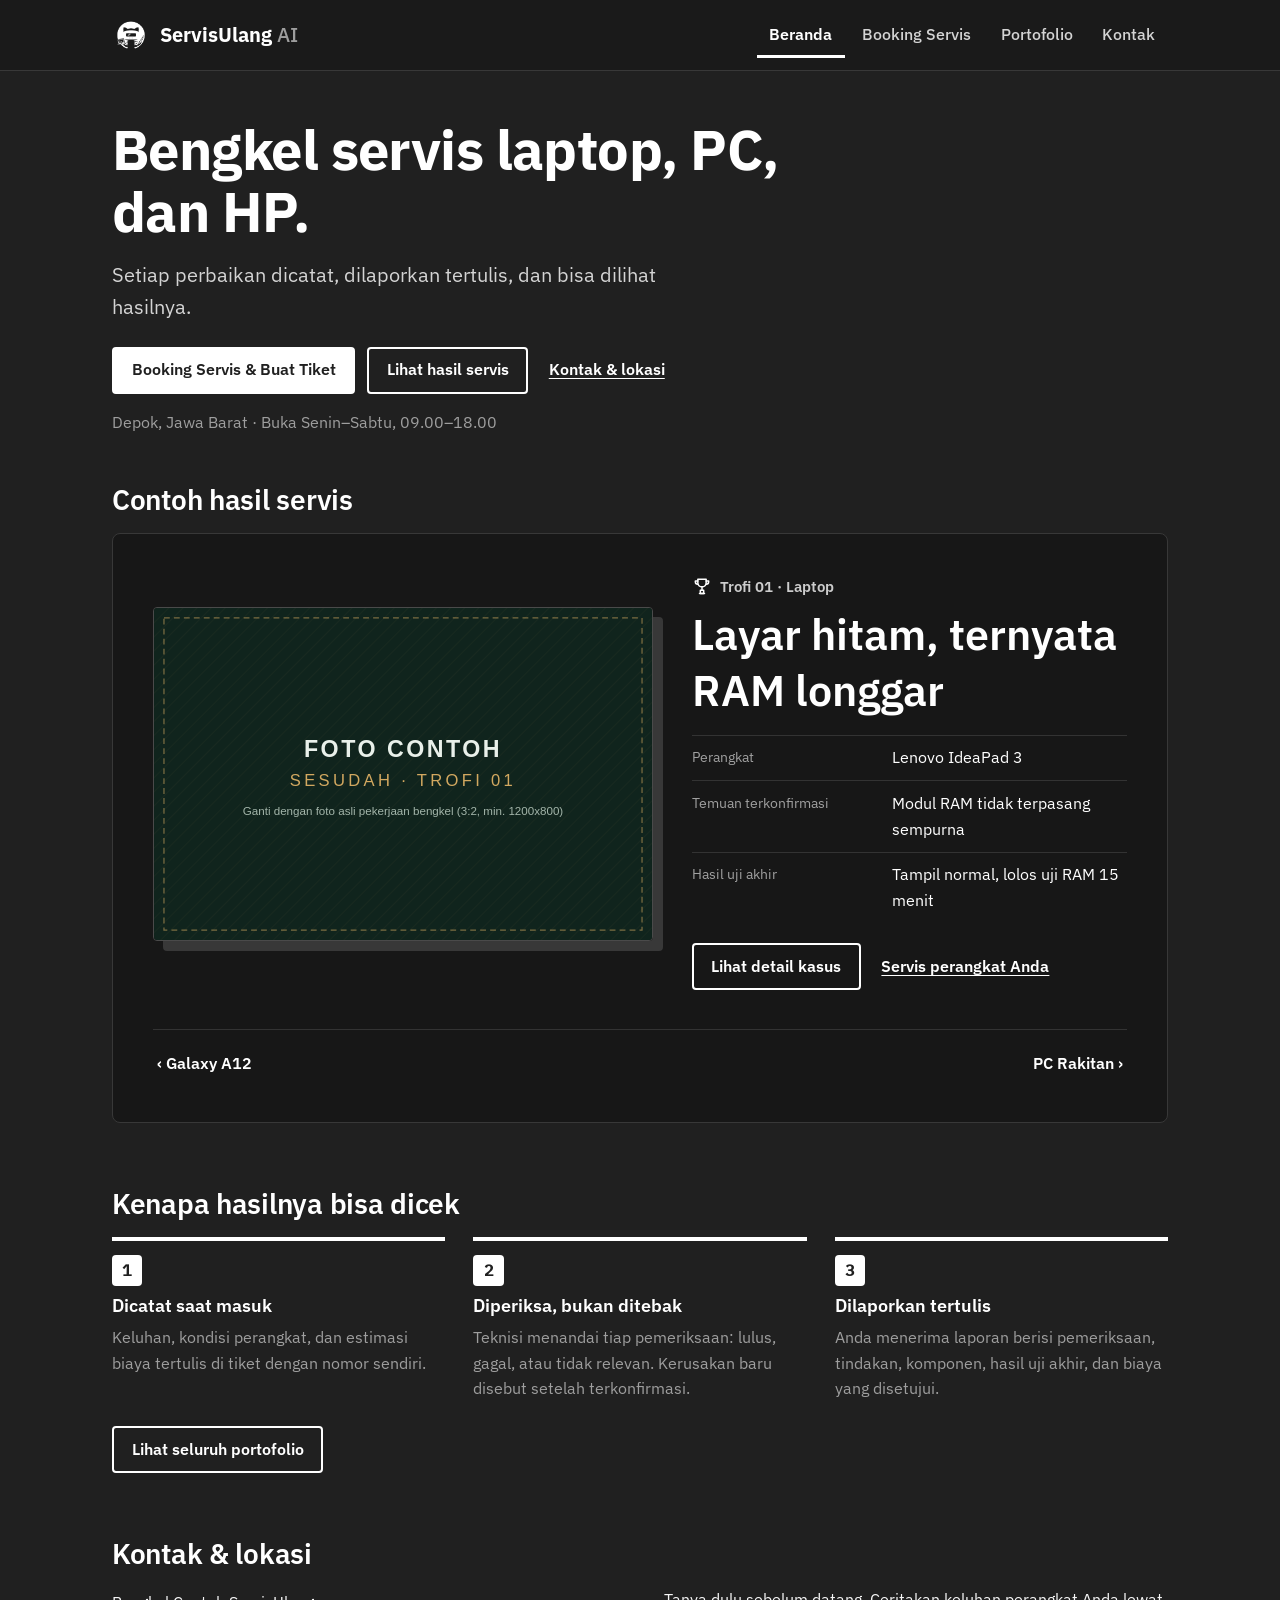
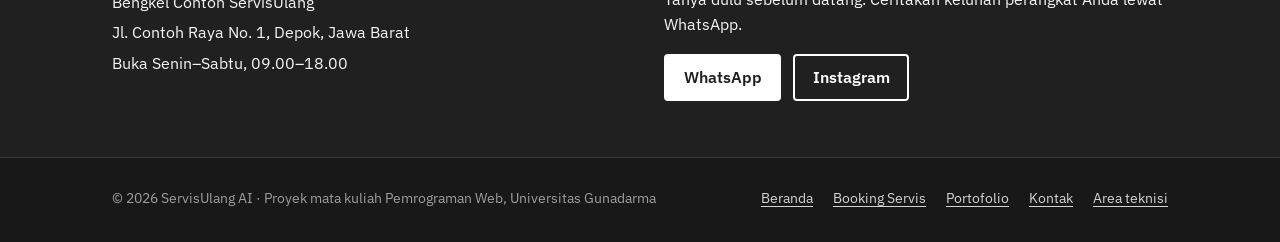
==== web-statis/index.html @ 3f54a9a7 "feat: inisialisasi arsitektur pure HTML5 & CSS3 modular" ====
<!DOCTYPE html>
<html lang="id">

<head>
  <meta charset="utf-8">
  <meta name="viewport" content="width=device-width, initial-scale=1">
  <title>Beranda — ServisUlang AI</title>
  <meta name="description"
    content="Bengkel servis laptop, PC, dan HP. Setiap perbaikan dicatat, dilaporkan tertulis, dan bisa dilihat hasilnya.">
  <link rel="icon" type="image/png" href="img/logo.png">
  <meta name="theme-color" content="#202020">
  <meta property="og:site_name" content="ServisUlang AI">
  <meta property="og:type" content="website">
  <meta property="og:title" content="Beranda — ServisUlang AI">
  <meta property="og:description" content="Bengkel servis laptop, PC, dan HP. Setiap perbaikan dicatat, dilaporkan tertulis, dan bisa dilihat hasilnya.">
  <meta property="og:image" content="img/logo.png">
  <link rel="stylesheet" href="css/style.css">
</head>

<body class="public">
  <a class="skip" href="#utama">Lewati ke konten utama</a>
  <header class="site-header">
    <div class="wrap site-header-inner">
      <a class="brand" href="index.html"><img class="brand-logo" src="img/logo.png" alt="" width="38" height="38"> <span
          class="brand-name">ServisUlang <span class="brand-ai">AI</span></span></a>
      <nav aria-label="Navigasi utama">
        <ul>
          <li><a href="index.html" aria-current="page">Beranda</a></li>
          <li><a href="booking.html">Booking Servis</a></li>
          <li><a href="portofolio.html">Portofolio</a></li>
          <li><a href="kontak.html">Kontak</a></li>
        </ul>
      </nav>
    </div>
  </header>

  <main id="utama" class="wrap">
    <section class="hero" aria-labelledby="h-hero">
      <h1 id="h-hero">Bengkel servis laptop, PC, dan HP.</h1>
      <p class="lead">Setiap perbaikan dicatat, dilaporkan tertulis, dan bisa dilihat hasilnya.</p>
      <p class="actions">
        <a class="btn btn-solid" href="booking.html">Booking Servis &amp; Buat Tiket</a>
        <a class="btn btn-outline" href="portofolio.html">Lihat hasil servis</a>
        <a class="btn btn-link" href="kontak.html">Kontak &amp; lokasi</a>
      </p>
      <p class="hero-meta">Depok, Jawa Barat · Buka Senin–Sabtu, 09.00–18.00</p>
    </section>

    <!-- Trofi unggulan. Data & foto di bawah adalah CONTOH; ganti dengan pekerjaan asli bengkel. -->
    <section class="section showcase" aria-labelledby="h-contoh">
      <h2 id="h-contoh">Contoh hasil servis</h2>
      <div class="trofi-hero">
        <div class="slides">

          <article class="slide" id="t1">
            <figure class="slide-photo">
              <img src="img/portofolio/trofi-01-sesudah.svg" width="1200" height="800"
                alt="Foto laptop Lenovo IdeaPad 3 setelah diperbaiki (foto contoh)">
            </figure>
            <div class="slide-body">
              <p class="kicker"><img class="icon" src="img/trofi.svg" width="20" height="20" alt=""> Trofi 01 · Laptop
              </p>
              <h3>Layar hitam, ternyata RAM longgar</h3>
              <dl class="facts">
                <div>
                  <dt>Perangkat</dt>
                  <dd>Lenovo IdeaPad 3</dd>
                </div>
                <div>
                  <dt>Temuan terkonfirmasi</dt>
                  <dd>Modul RAM tidak terpasang sempurna</dd>
                </div>
                <div>
                  <dt>Hasil uji akhir</dt>
                  <dd>Tampil normal, lolos uji RAM 15 menit</dd>
                </div>
              </dl>
              <p class="actions">
                <a class="btn btn-outline" href="portofolio.html#trofi-01">Lihat detail kasus</a>
                <a class="btn btn-link" href="booking.html">Servis perangkat Anda</a>
              </p>
            </div>
            <nav class="slide-nav" aria-label="Pindah dari trofi 01">
              <a href="#t3" rel="prev"><span aria-hidden="true">‹</span> Galaxy A12</a>
              <a href="#t2" rel="next">PC Rakitan <span aria-hidden="true">›</span></a>
            </nav>
          </article>

          <article class="slide" id="t2">
            <figure class="slide-photo">
              <img src="img/portofolio/trofi-04-sesudah.svg" width="1200" height="800"
                alt="Foto PC rakitan setelah diperbaiki (foto contoh)">
            </figure>
            <div class="slide-body">
              <p class="kicker"><img class="icon" src="img/trofi.svg" width="20" height="20" alt=""> Trofi 04 · PC</p>
              <h3>Restart sendiri saat main game</h3>
              <dl class="facts">
                <div>
                  <dt>Perangkat</dt>
                  <dd>PC rakitan Ryzen 5 3600</dd>
                </div>
                <div>
                  <dt>Temuan terkonfirmasi</dt>
                  <dd>PSU lama tidak stabil saat beban tinggi</dd>
                </div>
                <div>
                  <dt>Hasil uji akhir</dt>
                  <dd>Stabil 30 menit stress test tanpa restart</dd>
                </div>
              </dl>
              <p class="actions">
                <a class="btn btn-outline" href="portofolio.html#trofi-04">Lihat detail kasus</a>
                <a class="btn btn-link" href="booking.html">Servis perangkat Anda</a>
              </p>
            </div>
            <nav class="slide-nav" aria-label="Pindah dari trofi 04">
              <a href="#t1" rel="prev"><span aria-hidden="true">‹</span> IdeaPad 3</a>
              <a href="#t3" rel="next">Galaxy A12 <span aria-hidden="true">›</span></a>
            </nav>
          </article>

          <article class="slide" id="t3">
            <figure class="slide-photo">
              <img src="img/portofolio/trofi-05-sesudah.svg" width="1200" height="800"
                alt="Foto Samsung Galaxy A12 setelah ganti layar (foto contoh)">
            </figure>
            <div class="slide-body">
              <p class="kicker"><img class="icon" src="img/trofi.svg" width="20" height="20" alt=""> Trofi 05 · HP</p>
              <h3>Layar retak dan sentuhan mati</h3>
              <dl class="facts">
                <div>
                  <dt>Perangkat</dt>
                  <dd>Samsung Galaxy A12</dd>
                </div>
                <div>
                  <dt>Temuan terkonfirmasi</dt>
                  <dd>Panel layar rusak akibat benturan</dd>
                </div>
                <div>
                  <dt>Hasil uji akhir</dt>
                  <dd>Sentuhan berfungsi di seluruh area</dd>
                </div>
              </dl>
              <p class="actions">
                <a class="btn btn-outline" href="portofolio.html#trofi-05">Lihat detail kasus</a>
                <a class="btn btn-link" href="booking.html">Servis perangkat Anda</a>
              </p>
            </div>
            <nav class="slide-nav" aria-label="Pindah dari trofi 05">
              <a href="#t2" rel="prev"><span aria-hidden="true">‹</span> PC Rakitan</a>
              <a href="#t1" rel="next">IdeaPad 3 <span aria-hidden="true">›</span></a>
            </nav>
          </article>

        </div>
      </div>
    </section>

    <section class="section" aria-labelledby="h-percaya">
      <h2 id="h-percaya">Kenapa hasilnya bisa dicek</h2>
      <ol class="steps">
        <li>
          <h3>Dicatat saat masuk</h3>
          <p>Keluhan, kondisi perangkat, dan estimasi biaya tertulis di tiket dengan nomor sendiri.</p>
        </li>
        <li>
          <h3>Diperiksa, bukan ditebak</h3>
          <p>Teknisi menandai tiap pemeriksaan: lulus, gagal, atau tidak relevan. Kerusakan baru disebut setelah
            terkonfirmasi.</p>
        </li>
        <li>
          <h3>Dilaporkan tertulis</h3>
          <p>Anda menerima laporan berisi pemeriksaan, tindakan, komponen, hasil uji akhir, dan biaya yang disetujui.
          </p>
        </li>
      </ol>
      <p><a class="btn btn-outline" href="portofolio.html">Lihat seluruh portofolio</a></p>
    </section>

    <section class="section" id="kontak" aria-labelledby="h-kontak">
      <h2 id="h-kontak">Kontak &amp; lokasi</h2>
      <div class="contact-grid">
        <!-- TODO: alamat dan jam buka di bawah fiktif, ganti dengan data bengkel -->
        <address>
          Bengkel Contoh ServisUlang<br>
          Jl. Contoh Raya No. 1, Depok, Jawa Barat<br>
          Buka Senin–Sabtu, 09.00–18.00
        </address>
        <div>
          <!-- TODO: ganti nomor WhatsApp (link wa.me) dan alamat Instagram dengan yang asli -->
          <p>Tanya dulu sebelum datang. Ceritakan keluhan perangkat Anda lewat WhatsApp.</p>
          <p class="actions">
            <a class="btn btn-solid"
              href="https://wa.me/628123456789?text=Halo%2C%20saya%20mau%20tanya%20servis%20perangkat.">WhatsApp</a>
            <a class="btn btn-outline" href="https://www.instagram.com/">Instagram</a>
          </p>
        </div>
      </div>
    </section>
  </main>

  <footer class="foot">
    <div class="wrap foot-inner">
      <p>© 2026 ServisUlang AI · Proyek mata kuliah Pemrograman Web, Universitas Gunadarma</p>
      <ul class="foot-links">
        <li><a href="index.html">Beranda</a></li>
        <li><a href="booking.html">Booking Servis</a></li>
        <li><a href="portofolio.html">Portofolio</a></li>
        <li><a href="kontak.html">Kontak</a></li>
        <li><a href="dashboard.html">Area teknisi</a></li>
      </ul>
    </div>
  </footer>
</body>

</html>
---- web-statis/css/style.css ----
/* ==========================================================================
   ServisUlang AI — Master Stylesheet
   Tema: Monochrome Dark (#202020)
   Arsitektur: 100% Pure CSS Modular
   ========================================================================== */

/* 1. Pondasi & Reset */
@import "base.css";

/* 2. Struktur Tata Letak */
@import "layout.css";

/* 3. Komponen UI Reusable */
@import "components.css";

/* 4. Halaman Khusus Publik */
@import "beranda.css";
@import "portofolio.css";
@import "booking.css";

/* 5. Halaman Area Teknisi */
@import "teknisi.css";
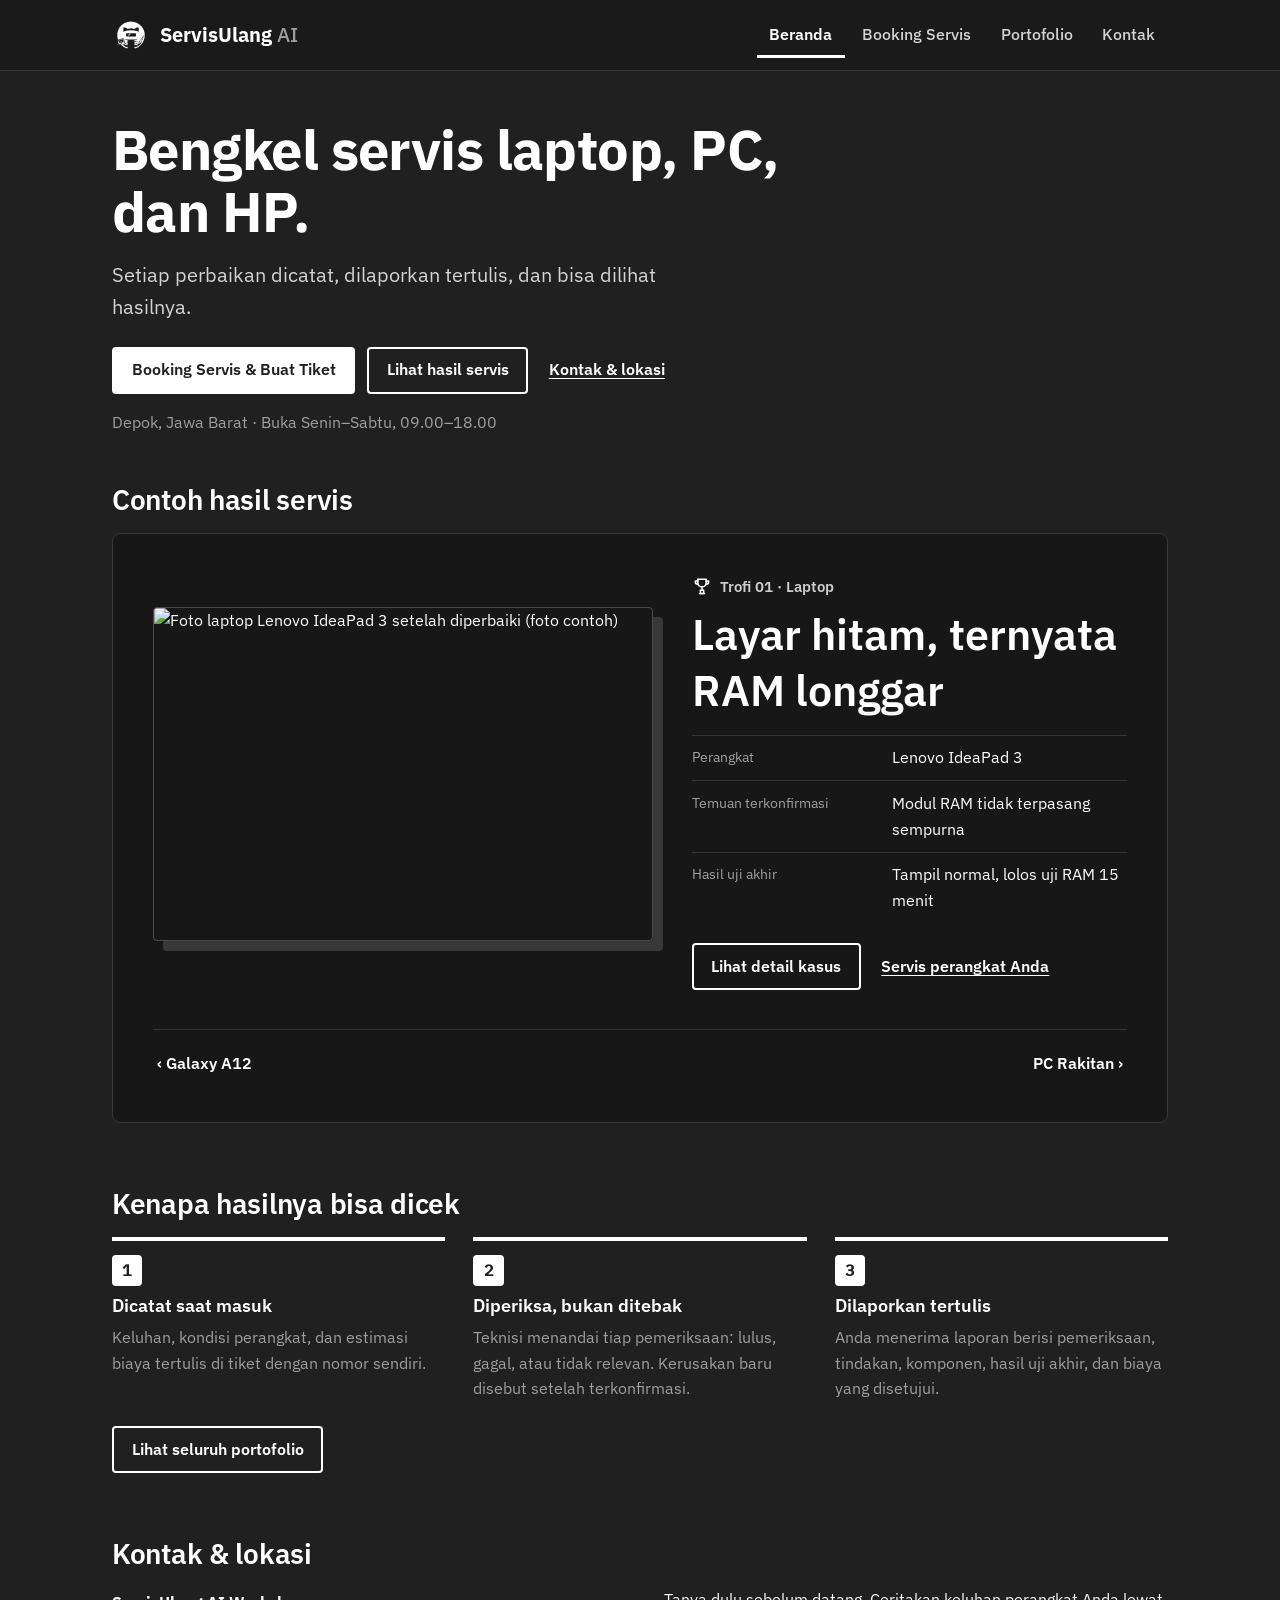
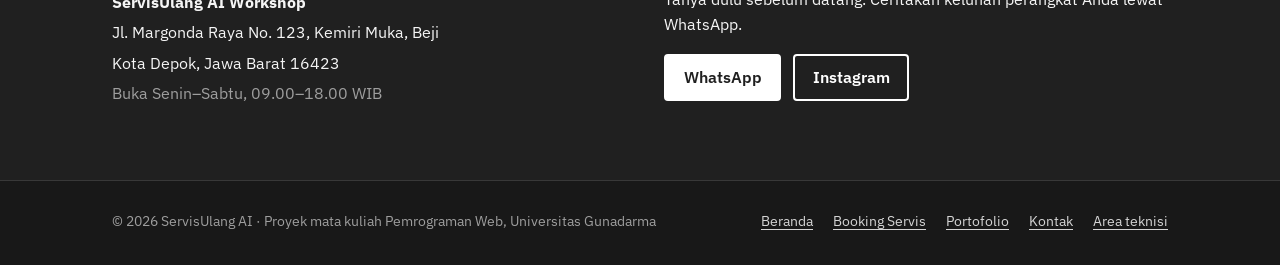
==== commit 79c86265: "refactor: bersihkan inline styles, hapus artefak placeholder, dan standardisasi design tokens" ====
--- a/web-statis/index.html
+++ b/web-statis/index.html
@@ -46,7 +46,7 @@
       <p class="hero-meta">Depok, Jawa Barat · Buka Senin–Sabtu, 09.00–18.00</p>
     </section>
 
-    <!-- Trofi unggulan. Data & foto di bawah adalah CONTOH; ganti dengan pekerjaan asli bengkel. -->
+    <!-- Showcase Hasil Servis Pilihan -->
     <section class="section showcase" aria-labelledby="h-contoh">
       <h2 id="h-contoh">Contoh hasil servis</h2>
       <div class="trofi-hero">
@@ -180,19 +180,18 @@
     <section class="section" id="kontak" aria-labelledby="h-kontak">
       <h2 id="h-kontak">Kontak &amp; lokasi</h2>
       <div class="contact-grid">
-        <!-- TODO: alamat dan jam buka di bawah fiktif, ganti dengan data bengkel -->
         <address>
-          Bengkel Contoh ServisUlang<br>
-          Jl. Contoh Raya No. 1, Depok, Jawa Barat<br>
-          Buka Senin–Sabtu, 09.00–18.00
+          <strong>ServisUlang AI Workshop</strong><br>
+          Jl. Margonda Raya No. 123, Kemiri Muka, Beji<br>
+          Kota Depok, Jawa Barat 16423<br>
+          <span class="muted">Buka Senin–Sabtu, 09.00–18.00 WIB</span>
         </address>
         <div>
-          <!-- TODO: ganti nomor WhatsApp (link wa.me) dan alamat Instagram dengan yang asli -->
           <p>Tanya dulu sebelum datang. Ceritakan keluhan perangkat Anda lewat WhatsApp.</p>
           <p class="actions">
             <a class="btn btn-solid"
-              href="https://wa.me/628123456789?text=Halo%2C%20saya%20mau%20tanya%20servis%20perangkat.">WhatsApp</a>
-            <a class="btn btn-outline" href="https://www.instagram.com/">Instagram</a>
+              href="https://wa.me/6281234567890?text=Halo%20Admin%20ServisUlang%20AI%2C%20saya%20ingin%20konsultasi%20mengenai%20servis%20perangkat." target="_blank" rel="noopener noreferrer">WhatsApp</a>
+            <a class="btn btn-outline" href="https://www.instagram.com/" target="_blank" rel="noopener noreferrer">Instagram</a>
           </p>
         </div>
       </div>
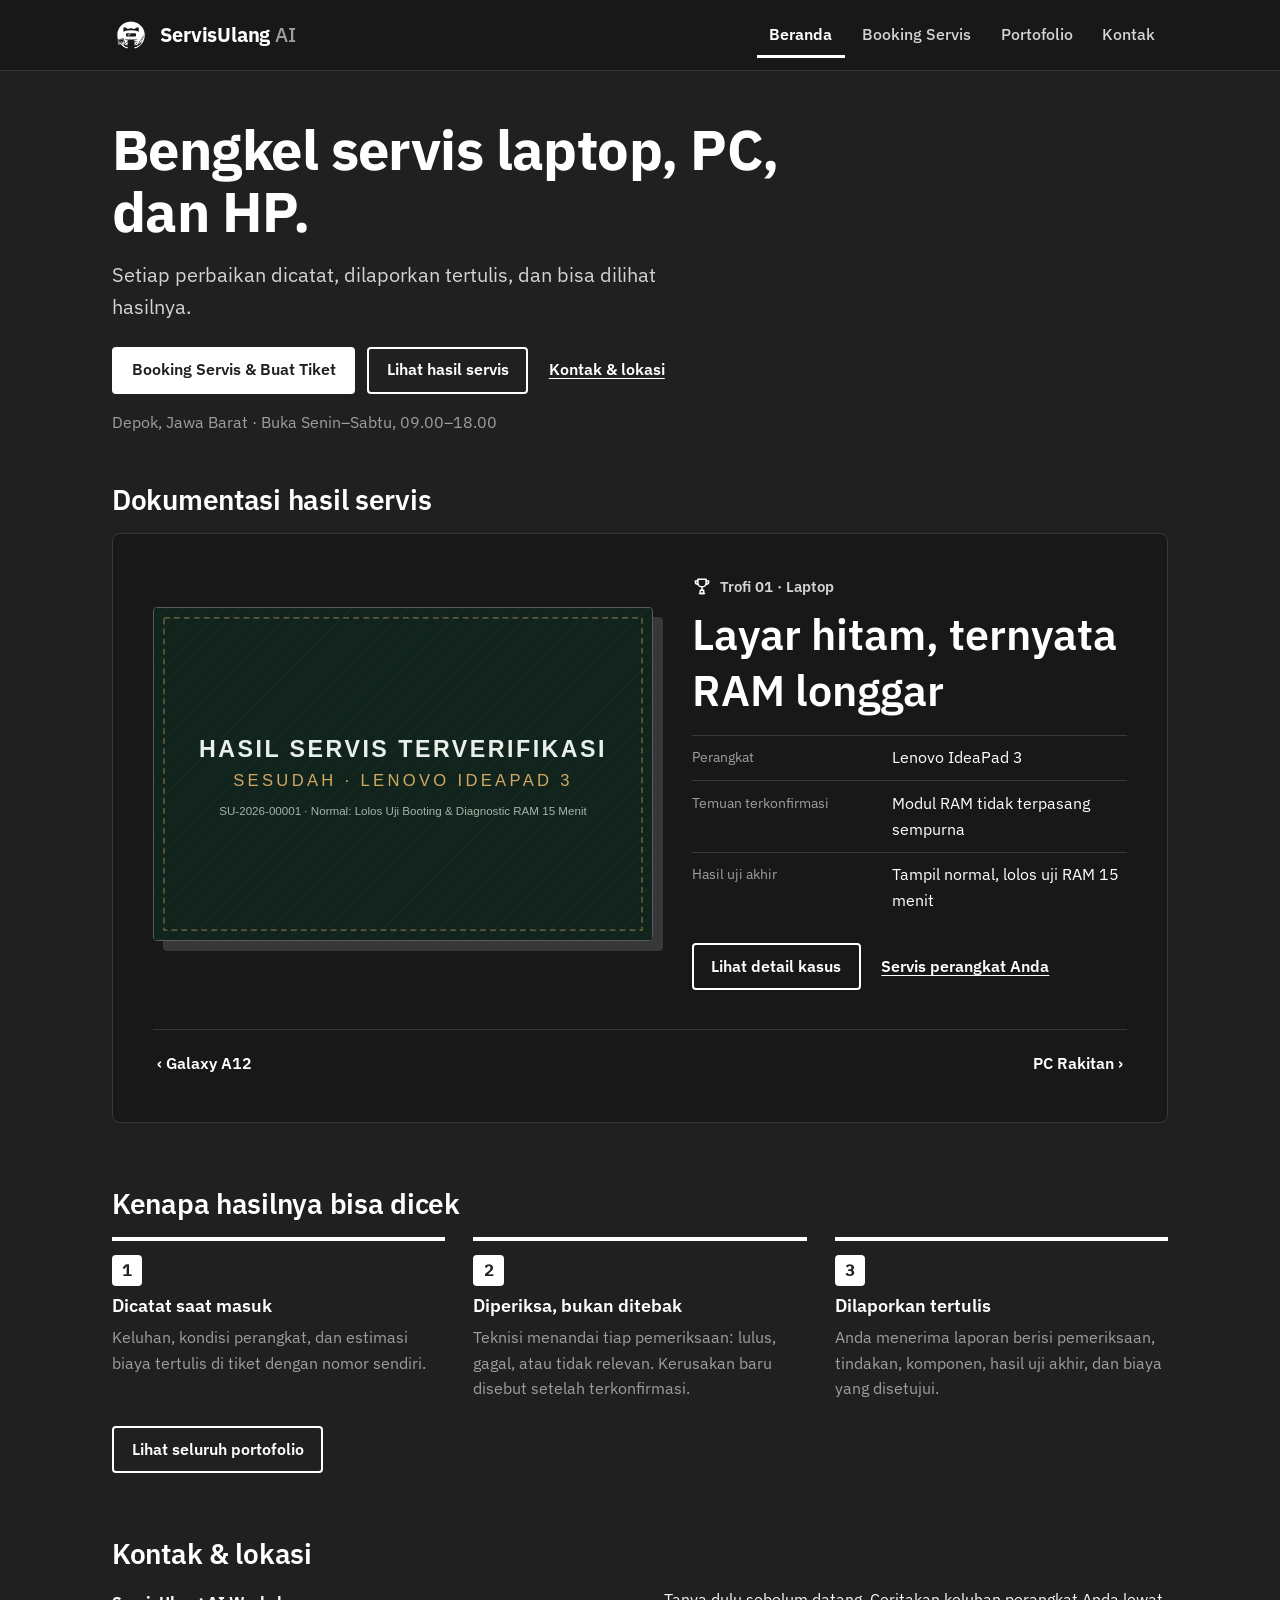
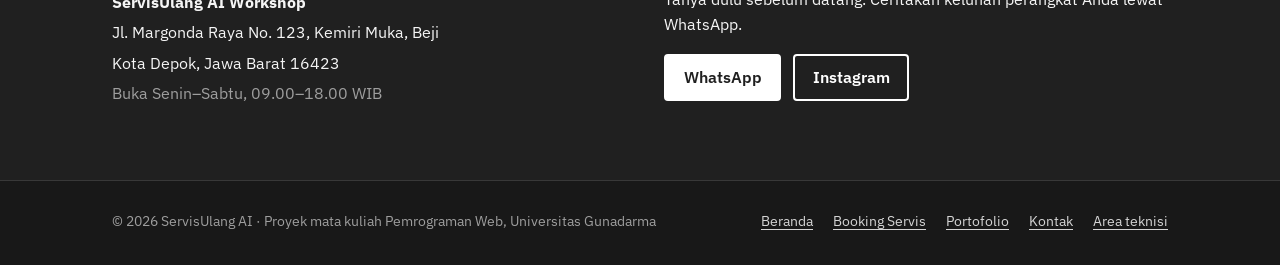
==== commit 113845f8: "refactor: eliminasi artefak vibecode, standarisasi design tokens dan form actions" ====
--- a/web-statis/index.html
+++ b/web-statis/index.html
@@ -47,15 +47,15 @@
     </section>
 
     <!-- Showcase Hasil Servis Pilihan -->
-    <section class="section showcase" aria-labelledby="h-contoh">
-      <h2 id="h-contoh">Contoh hasil servis</h2>
+    <section class="section showcase" aria-labelledby="h-showcase">
+      <h2 id="h-showcase">Dokumentasi hasil servis</h2>
       <div class="trofi-hero">
         <div class="slides">
 
           <article class="slide" id="t1">
             <figure class="slide-photo">
               <img src="img/portofolio/trofi-01-sesudah.svg" width="1200" height="800"
-                alt="Foto laptop Lenovo IdeaPad 3 setelah diperbaiki (foto contoh)">
+                alt="Foto laptop Lenovo IdeaPad 3 setelah perbaikan modul RAM, layar tampil normal">
             </figure>
             <div class="slide-body">
               <p class="kicker"><img class="icon" src="img/trofi.svg" width="20" height="20" alt=""> Trofi 01 · Laptop
@@ -89,7 +89,7 @@
           <article class="slide" id="t2">
             <figure class="slide-photo">
               <img src="img/portofolio/trofi-04-sesudah.svg" width="1200" height="800"
-                alt="Foto PC rakitan setelah diperbaiki (foto contoh)">
+                alt="Foto PC rakitan setelah perbaikan PSU, stabil saat stress test">
             </figure>
             <div class="slide-body">
               <p class="kicker"><img class="icon" src="img/trofi.svg" width="20" height="20" alt=""> Trofi 04 · PC</p>
@@ -122,7 +122,7 @@
           <article class="slide" id="t3">
             <figure class="slide-photo">
               <img src="img/portofolio/trofi-05-sesudah.svg" width="1200" height="800"
-                alt="Foto Samsung Galaxy A12 setelah ganti layar (foto contoh)">
+                alt="Foto Samsung Galaxy A12 setelah penggantian modul display sentuh">
             </figure>
             <div class="slide-body">
               <p class="kicker"><img class="icon" src="img/trofi.svg" width="20" height="20" alt=""> Trofi 05 · HP</p>
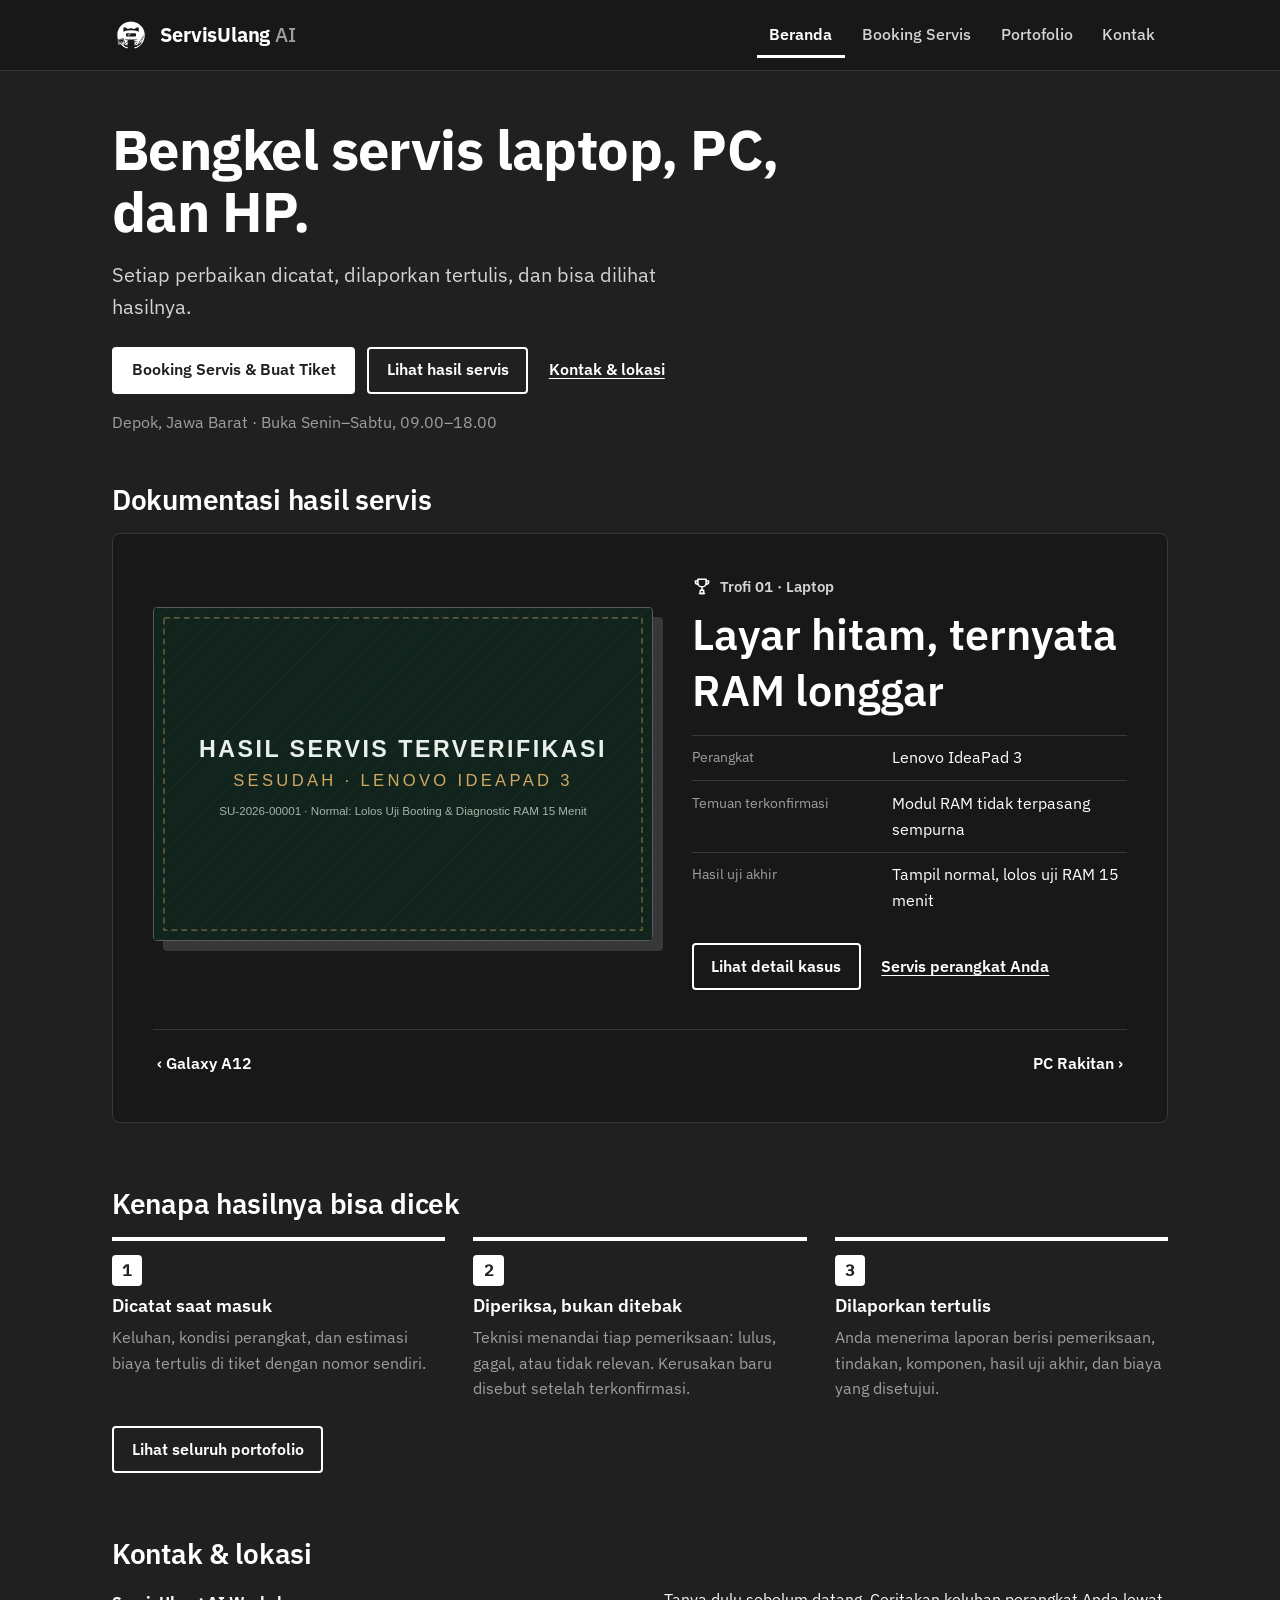
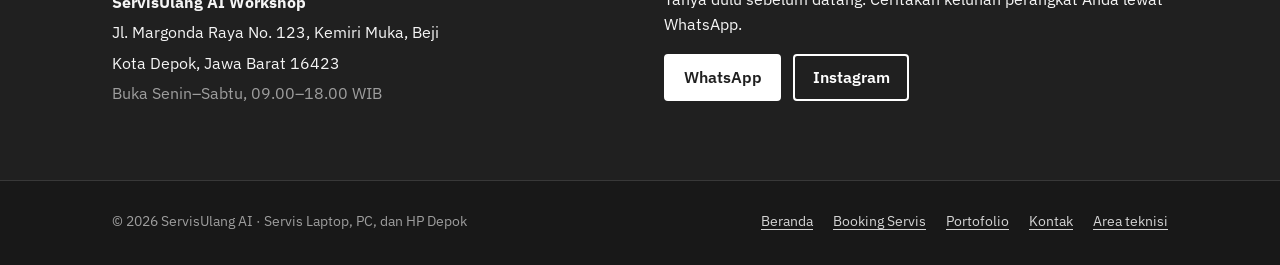
==== commit f638bab1: "fix(a11y): hubungkan label eksplisit form DP, sinkronisasi footer publik, dan lengkapi canonical met" ====
--- a/web-statis/index.html
+++ b/web-statis/index.html
@@ -5,12 +5,13 @@
   <meta charset="utf-8">
   <meta name="viewport" content="width=device-width, initial-scale=1">
   <title>Beranda — ServisUlang AI</title>
-  <meta name="description"
-    content="Bengkel servis laptop, PC, dan HP. Setiap perbaikan dicatat, dilaporkan tertulis, dan bisa dilihat hasilnya.">
+  <meta name="description" content="Bengkel servis laptop, PC, dan HP. Setiap perbaikan dicatat, dilaporkan tertulis, dan bisa dilihat hasilnya.">
+  <link rel="canonical" href="https://servisulang.id/">
   <link rel="icon" type="image/png" href="img/logo.png">
   <meta name="theme-color" content="#202020">
   <meta property="og:site_name" content="ServisUlang AI">
   <meta property="og:type" content="website">
+  <meta property="og:url" content="https://servisulang.id/">
   <meta property="og:title" content="Beranda — ServisUlang AI">
   <meta property="og:description" content="Bengkel servis laptop, PC, dan HP. Setiap perbaikan dicatat, dilaporkan tertulis, dan bisa dilihat hasilnya.">
   <meta property="og:image" content="img/logo.png">
@@ -200,7 +201,7 @@
 
   <footer class="foot">
     <div class="wrap foot-inner">
-      <p>© 2026 ServisUlang AI · Proyek mata kuliah Pemrograman Web, Universitas Gunadarma</p>
+      <p>© 2026 ServisUlang AI · Servis Laptop, PC, dan HP Depok</p>
       <ul class="foot-links">
         <li><a href="index.html">Beranda</a></li>
         <li><a href="booking.html">Booking Servis</a></li>
@@ -212,4 +213,4 @@
   </footer>
 </body>
 
-</html>+</html>
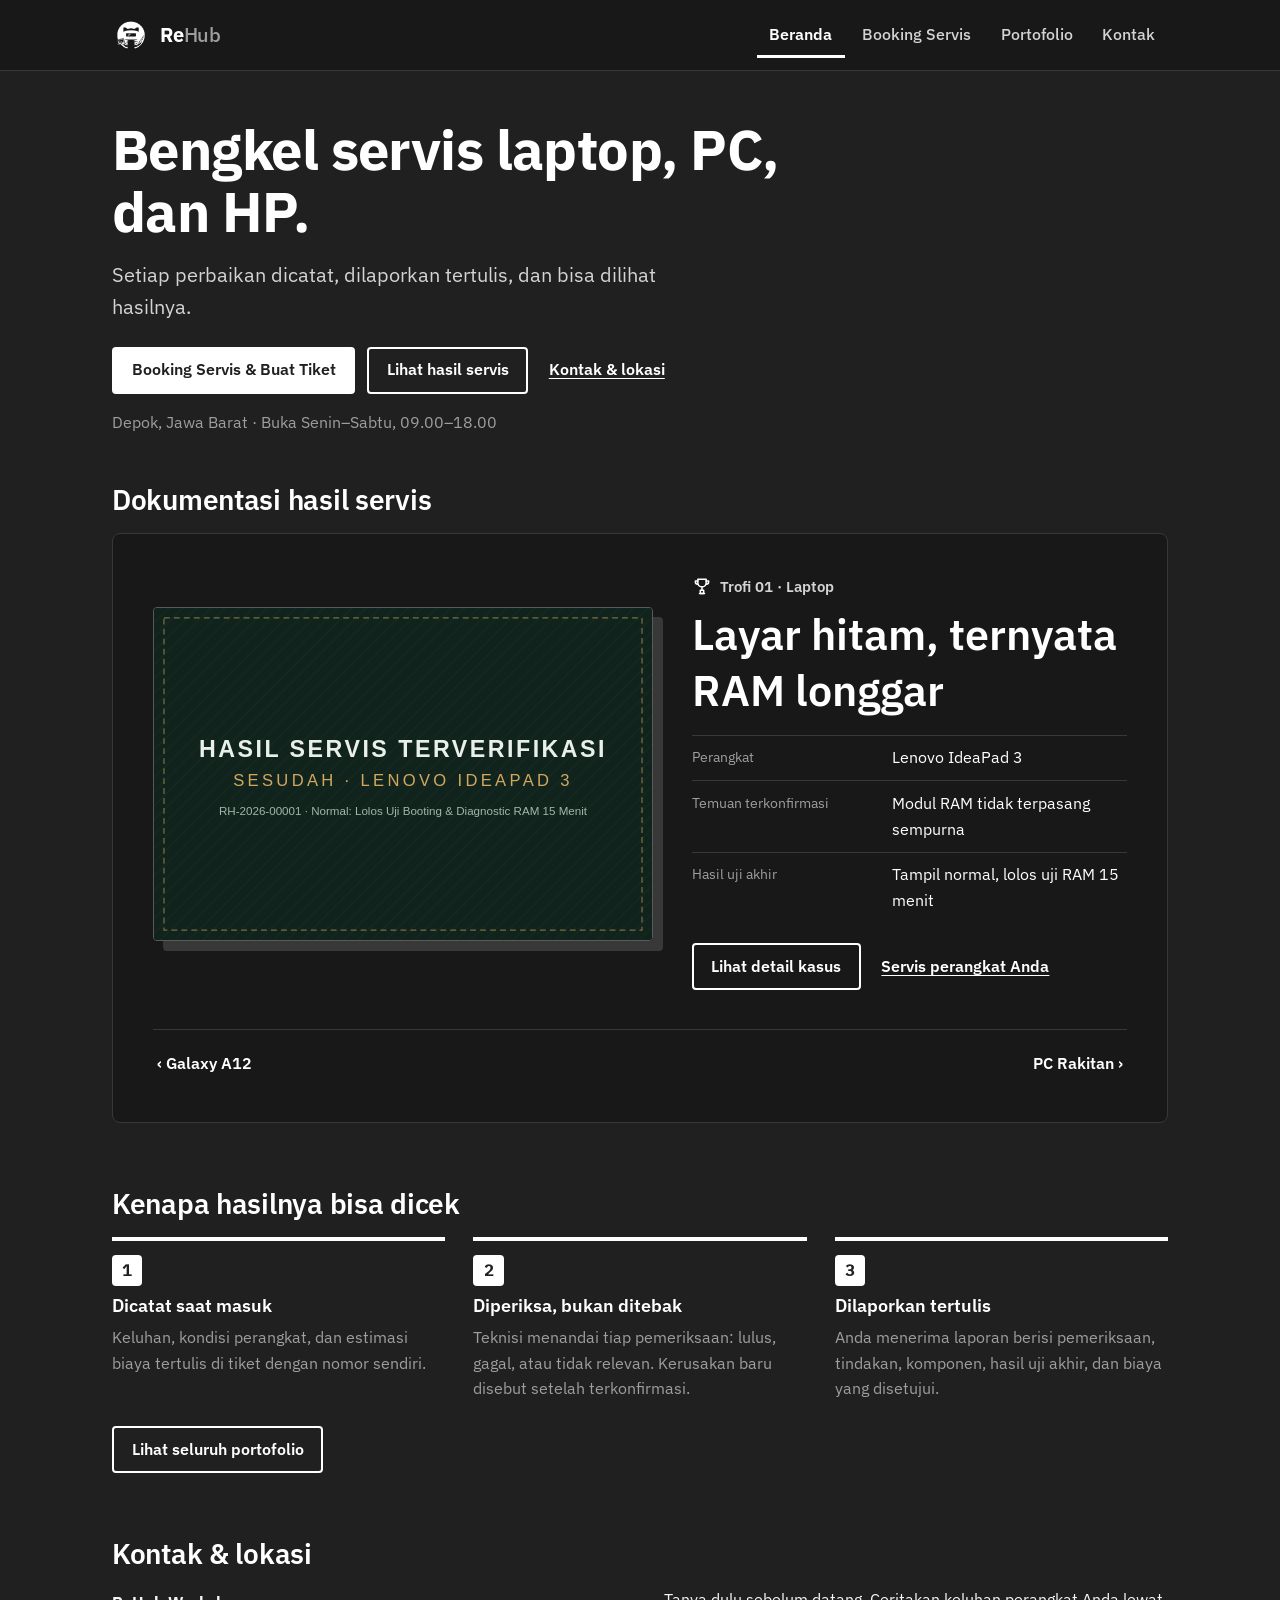
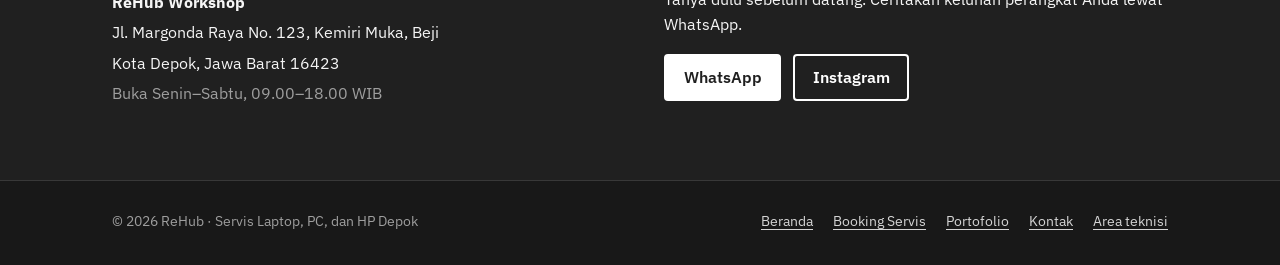
==== commit 83e5ed2c: "feat: ubah identitas dan brand proyek sepenuhnya menjadi ReHub" ====
--- a/web-statis/index.html
+++ b/web-statis/index.html
@@ -4,15 +4,15 @@
 <head>
   <meta charset="utf-8">
   <meta name="viewport" content="width=device-width, initial-scale=1">
-  <title>Beranda — ServisUlang AI</title>
+  <title>Beranda — ReHub</title>
   <meta name="description" content="Bengkel servis laptop, PC, dan HP. Setiap perbaikan dicatat, dilaporkan tertulis, dan bisa dilihat hasilnya.">
-  <link rel="canonical" href="https://servisulang.id/">
+  <link rel="canonical" href="https://rehub.id/">
   <link rel="icon" type="image/png" href="img/logo.png">
   <meta name="theme-color" content="#202020">
-  <meta property="og:site_name" content="ServisUlang AI">
+  <meta property="og:site_name" content="ReHub">
   <meta property="og:type" content="website">
-  <meta property="og:url" content="https://servisulang.id/">
-  <meta property="og:title" content="Beranda — ServisUlang AI">
+  <meta property="og:url" content="https://rehub.id/">
+  <meta property="og:title" content="Beranda — ReHub">
   <meta property="og:description" content="Bengkel servis laptop, PC, dan HP. Setiap perbaikan dicatat, dilaporkan tertulis, dan bisa dilihat hasilnya.">
   <meta property="og:image" content="img/logo.png">
   <link rel="stylesheet" href="css/style.css">
@@ -23,7 +23,7 @@
   <header class="site-header">
     <div class="wrap site-header-inner">
       <a class="brand" href="index.html"><img class="brand-logo" src="img/logo.png" alt="" width="38" height="38"> <span
-          class="brand-name">ServisUlang <span class="brand-ai">AI</span></span></a>
+          class="brand-name">Re<span class="brand-sub">Hub</span></span></a>
       <nav aria-label="Navigasi utama">
         <ul>
           <li><a href="index.html" aria-current="page">Beranda</a></li>
@@ -182,7 +182,7 @@
       <h2 id="h-kontak">Kontak &amp; lokasi</h2>
       <div class="contact-grid">
         <address>
-          <strong>ServisUlang AI Workshop</strong><br>
+          <strong>ReHub Workshop</strong><br>
           Jl. Margonda Raya No. 123, Kemiri Muka, Beji<br>
           Kota Depok, Jawa Barat 16423<br>
           <span class="muted">Buka Senin–Sabtu, 09.00–18.00 WIB</span>
@@ -191,7 +191,7 @@
           <p>Tanya dulu sebelum datang. Ceritakan keluhan perangkat Anda lewat WhatsApp.</p>
           <p class="actions">
             <a class="btn btn-solid"
-              href="https://wa.me/6281234567890?text=Halo%20Admin%20ServisUlang%20AI%2C%20saya%20ingin%20konsultasi%20mengenai%20servis%20perangkat." target="_blank" rel="noopener noreferrer">WhatsApp</a>
+              href="https://wa.me/6281234567890?text=Halo%20Admin%20ReHub%20AI%2C%20saya%20ingin%20konsultasi%20mengenai%20servis%20perangkat." target="_blank" rel="noopener noreferrer">WhatsApp</a>
             <a class="btn btn-outline" href="https://www.instagram.com/" target="_blank" rel="noopener noreferrer">Instagram</a>
           </p>
         </div>
@@ -201,7 +201,7 @@
 
   <footer class="foot">
     <div class="wrap foot-inner">
-      <p>© 2026 ServisUlang AI · Servis Laptop, PC, dan HP Depok</p>
+      <p>© 2026 ReHub · Servis Laptop, PC, dan HP Depok</p>
       <ul class="foot-links">
         <li><a href="index.html">Beranda</a></li>
         <li><a href="booking.html">Booking Servis</a></li>
--- a/web-statis/css/style.css
+++ b/web-statis/css/style.css
@@ -1,5 +1,5 @@
 /* ==========================================================================
-   ServisUlang AI — Master Stylesheet
+   ReHub — Master Stylesheet
    Tema: Monochrome Dark (#202020)
    Arsitektur: 100% Pure CSS Modular
    ========================================================================== */
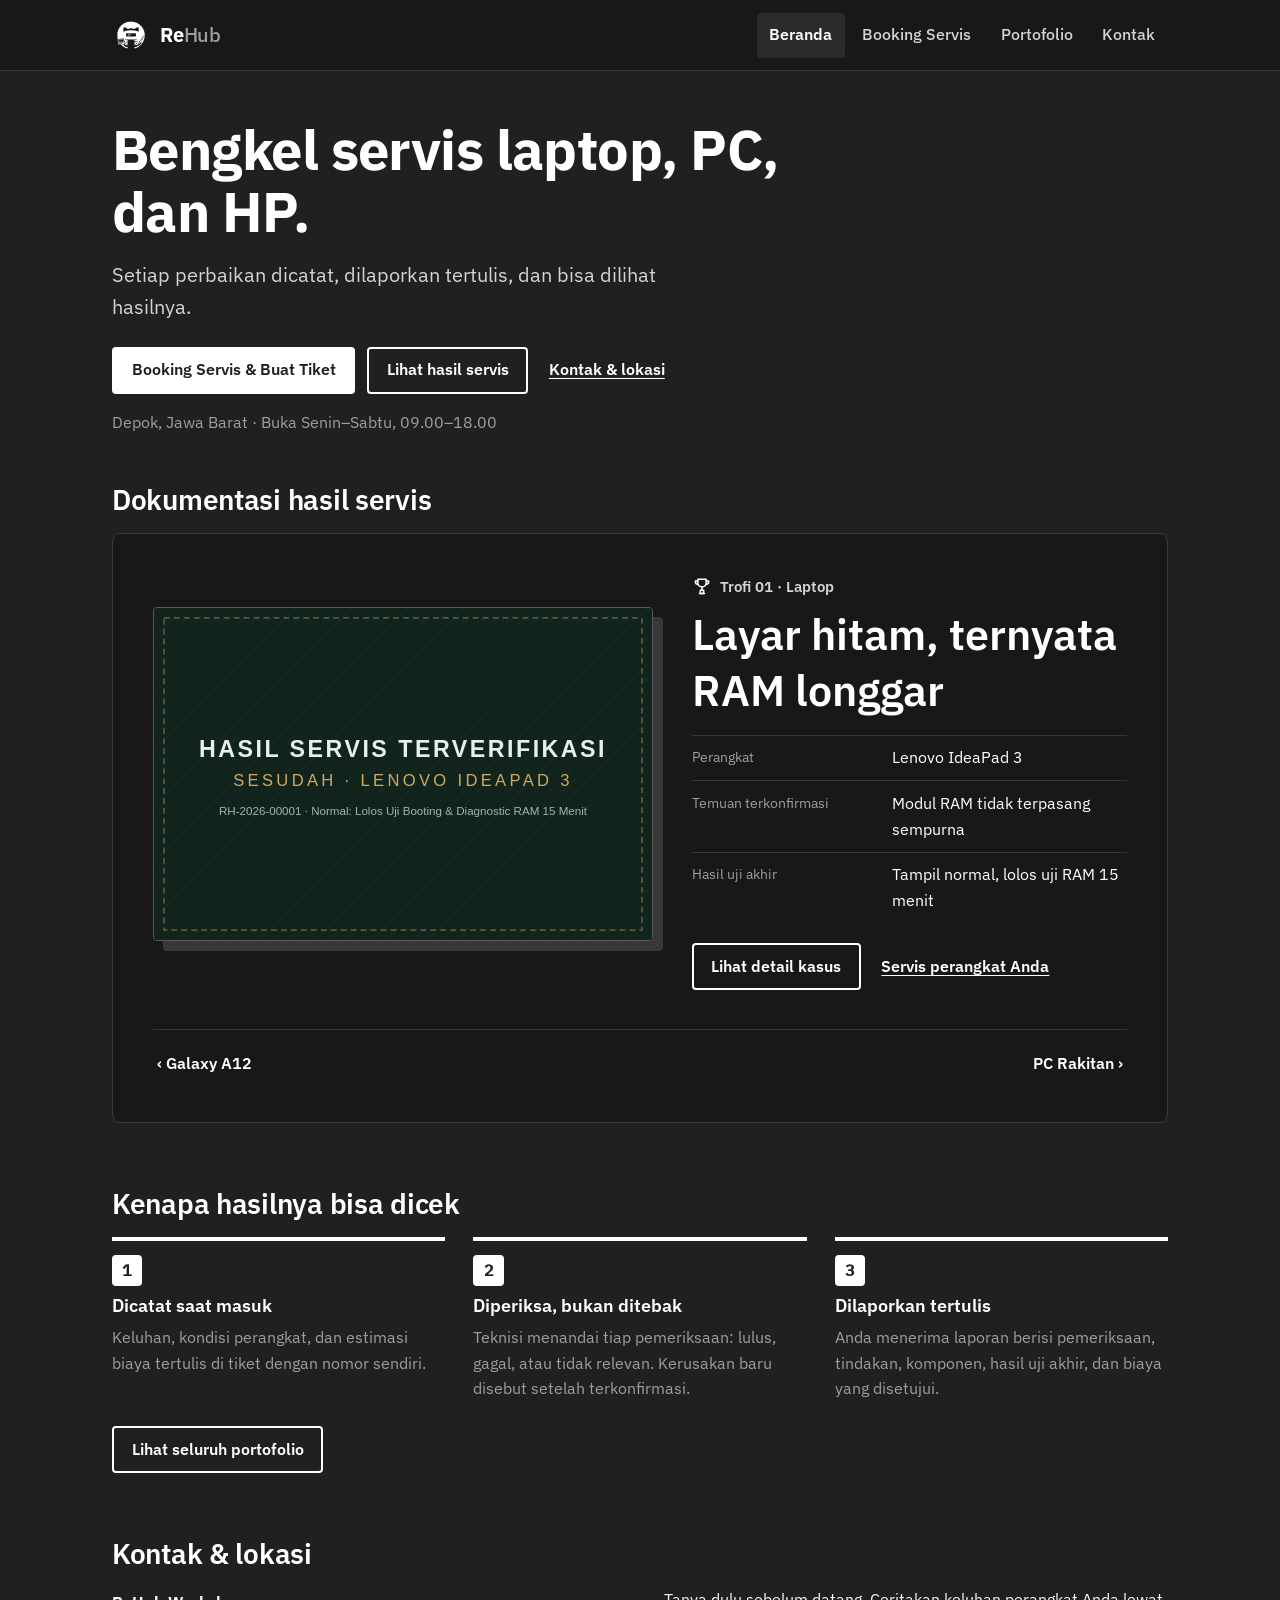
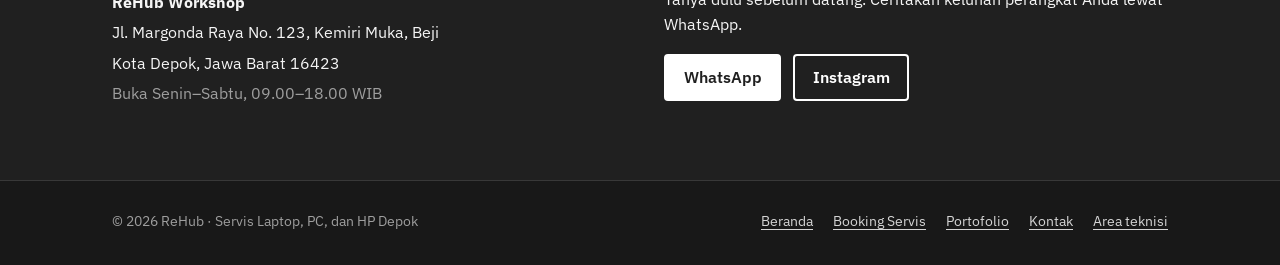
==== commit dccbaea4: "feat: standardisasi modul estimasi kerusakan dan penyempurnaan dokumentasi" ====
--- a/web-statis/index.html
+++ b/web-statis/index.html
@@ -191,7 +191,7 @@
           <p>Tanya dulu sebelum datang. Ceritakan keluhan perangkat Anda lewat WhatsApp.</p>
           <p class="actions">
             <a class="btn btn-solid"
-              href="https://wa.me/6281234567890?text=Halo%20Admin%20ReHub%20AI%2C%20saya%20ingin%20konsultasi%20mengenai%20servis%20perangkat." target="_blank" rel="noopener noreferrer">WhatsApp</a>
+              href="https://wa.me/6281234567890?text=Halo%20Admin%20ReHub%2C%20saya%20ingin%20konsultasi%20mengenai%20servis%20perangkat." target="_blank" rel="noopener noreferrer">WhatsApp</a>
             <a class="btn btn-outline" href="https://www.instagram.com/" target="_blank" rel="noopener noreferrer">Instagram</a>
           </p>
         </div>
